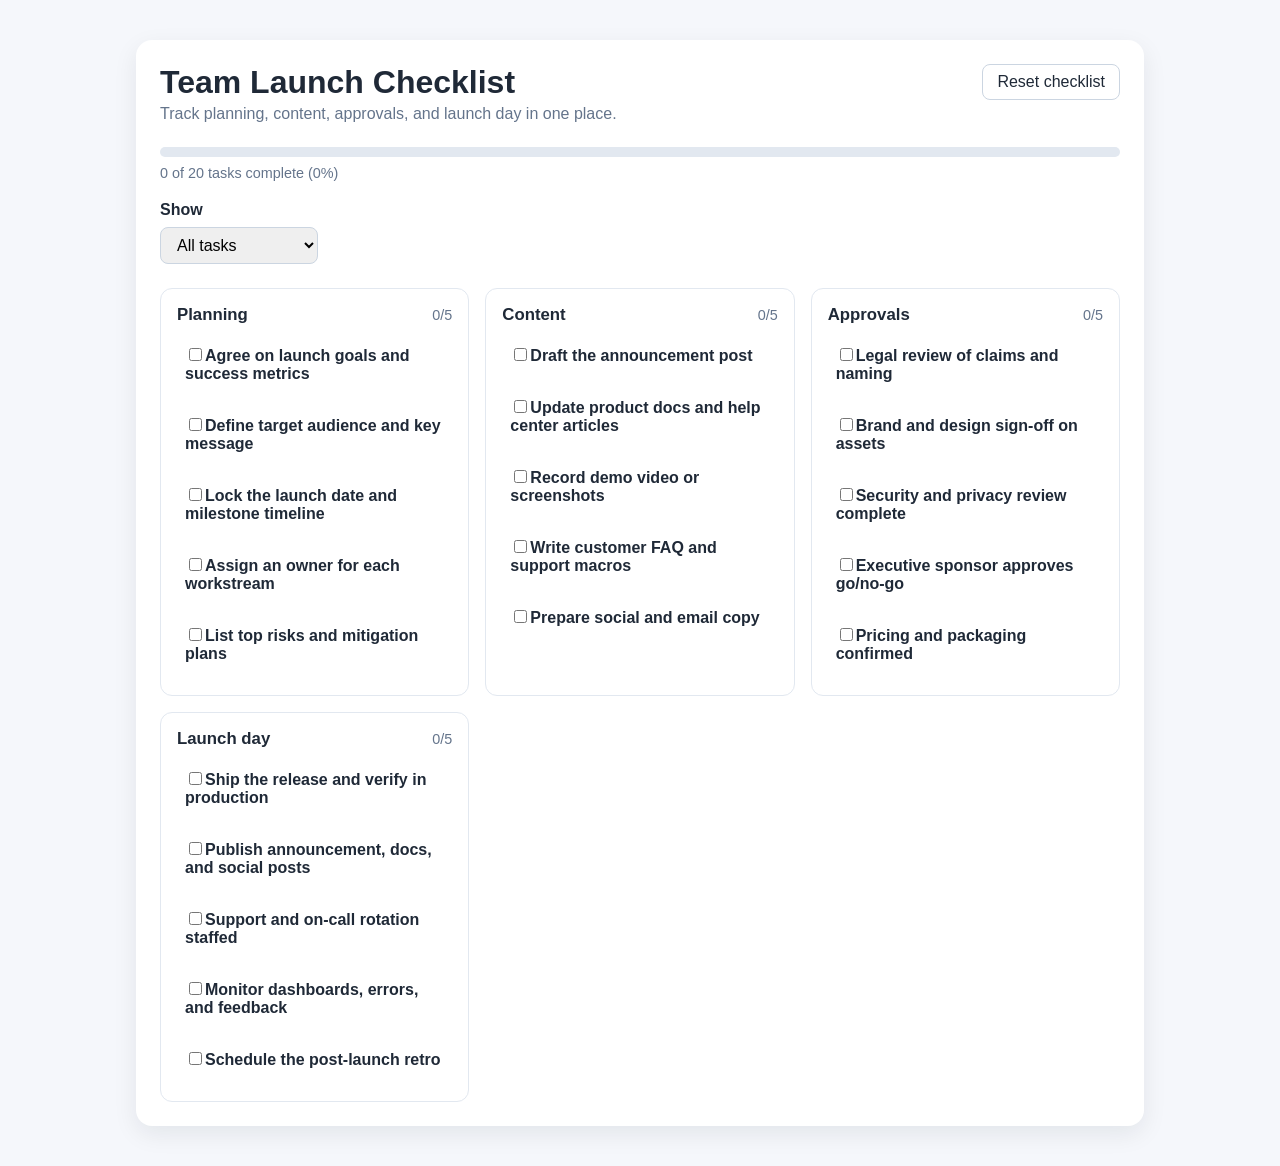
==== launch-checklist/index.html @ 7f9fbfaa "Add static team launch checklist app Four sections (planning, content, approvals, launch day) with p" ====
<!doctype html>
<html lang="en">
<head>
  <meta charset="utf-8">
  <meta name="viewport" content="width=device-width, initial-scale=1">
  <title>Team Launch Checklist</title>
  <link rel="stylesheet" href="styles.css">
</head>
<body>
  <main class="shell">
    <header class="header">
      <div>
        <h1>Team Launch Checklist</h1>
        <p class="subtitle">Track planning, content, approvals, and launch day in one place.</p>
      </div>
      <button id="resetButton" type="button" class="ghost-button">Reset checklist</button>
    </header>

    <section class="progress" aria-live="polite">
      <div class="progress-bar"><div id="progressFill" class="progress-fill"></div></div>
      <p id="progressLabel" class="meta progress-label"></p>
    </section>

    <div class="filters">
      <div class="filter">
        <label for="statusFilter">Show</label>
        <select id="statusFilter">
          <option value="all">All tasks</option>
          <option value="open">Open only</option>
          <option value="done">Completed only</option>
        </select>
      </div>
    </div>

    <div id="sections" class="sections"></div>
  </main>

  <script src="app.js"></script>
</body>
</html>
---- launch-checklist/styles.css ----
:root {
  --border: #e2e8f0;
  --muted: #64748b;
  --accent: #2563eb;
}

body {
  margin: 0;
  font-family: Segoe UI, Arial, sans-serif;
  background: #f5f7fb;
  color: #1f2937;
}

.shell {
  max-width: 960px;
  margin: 40px auto;
  padding: 24px;
  background: #fff;
  border-radius: 16px;
  box-shadow: 0 8px 24px rgba(15, 23, 42, 0.08);
}

.header {
  display: flex;
  flex-wrap: wrap;
  gap: 16px;
  align-items: flex-start;
  justify-content: space-between;
}

h1 {
  margin: 0 0 4px;
}

.subtitle,
.meta {
  color: var(--muted);
  margin: 0;
}

.meta {
  font-size: 0.9rem;
}

.ghost-button {
  padding: 8px 14px;
  border: 1px solid #cbd5e1;
  border-radius: 8px;
  background: #fff;
  color: #1f2937;
  font: inherit;
  cursor: pointer;
}

.ghost-button:hover {
  border-color: var(--accent);
  color: var(--accent);
}

.progress {
  margin-top: 24px;
}

.progress-bar {
  height: 10px;
  border-radius: 999px;
  background: #e2e8f0;
  overflow: hidden;
}

.progress-fill {
  height: 100%;
  width: 0;
  background: var(--accent);
  transition: width 160ms ease;
}

.progress-label {
  margin-top: 8px;
}

.filters {
  display: flex;
  flex-wrap: wrap;
  gap: 16px;
  margin-top: 20px;
}

label {
  display: block;
  margin-bottom: 8px;
  font-weight: 600;
}

select {
  padding: 8px 12px;
  border: 1px solid #cbd5e1;
  border-radius: 8px;
  font: inherit;
}

.sections {
  display: grid;
  grid-template-columns: repeat(auto-fit, minmax(280px, 1fr));
  gap: 16px;
  margin-top: 24px;
}

.section {
  border: 1px solid var(--border);
  border-radius: 12px;
  padding: 16px;
}

.section-header {
  display: flex;
  align-items: baseline;
  justify-content: space-between;
  gap: 8px;
  margin-bottom: 12px;
}

.section-header h2 {
  margin: 0;
  font-size: 1.05rem;
}

.tasks {
  list-style: none;
  margin: 0;
  padding: 0;
  display: grid;
  gap: 8px;
}

.task {
  display: flex;
  gap: 10px;
  align-items: flex-start;
  padding: 8px;
  border-radius: 8px;
}

.task:hover {
  background: #f8fafc;
}

.task input {
  margin-top: 3px;
}

.task.done span {
  text-decoration: line-through;
  color: var(--muted);
}

.empty {
  color: var(--muted);
  font-size: 0.9rem;
  margin: 0;
}
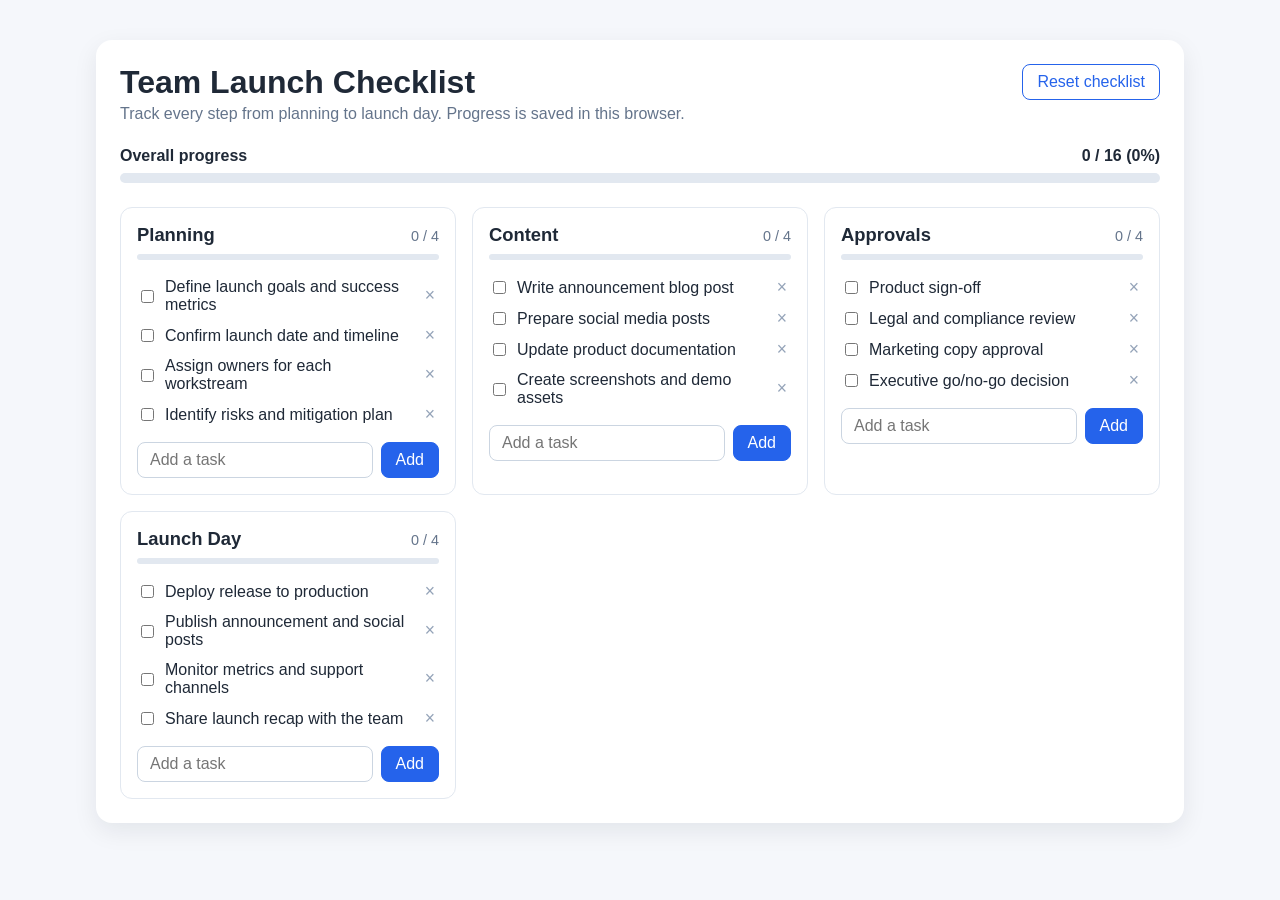
==== commit 2ad9fa3e: "Add static team launch checklist app Co-authored-by: Copilot App <223556219+Copilot@users.noreply.gi" ====
--- a/launch-checklist/index.html
+++ b/launch-checklist/index.html
@@ -11,30 +11,37 @@
     <header class="header">
       <div>
         <h1>Team Launch Checklist</h1>
-        <p class="subtitle">Track planning, content, approvals, and launch day in one place.</p>
+        <p class="subtitle">Track every step from planning to launch day. Progress is saved in this browser.</p>
       </div>
-      <button id="resetButton" type="button" class="ghost-button">Reset checklist</button>
+      <button id="resetButton" class="secondary" type="button">Reset checklist</button>
     </header>
 
-    <section class="progress" aria-live="polite">
-      <div class="progress-bar"><div id="progressFill" class="progress-fill"></div></div>
-      <p id="progressLabel" class="meta progress-label"></p>
+    <section class="overall" aria-label="Overall progress">
+      <div class="overall-label">
+        <span>Overall progress</span>
+        <span id="overallText">0 / 0</span>
+      </div>
+      <div class="bar"><div id="overallBar" class="bar-fill"></div></div>
     </section>
-
-    <div class="filters">
-      <div class="filter">
-        <label for="statusFilter">Show</label>
-        <select id="statusFilter">
-          <option value="all">All tasks</option>
-          <option value="open">Open only</option>
-          <option value="done">Completed only</option>
-        </select>
-      </div>
-    </div>
 
     <div id="sections" class="sections"></div>
   </main>
 
+  <template id="sectionTemplate">
+    <section class="section">
+      <div class="section-header">
+        <h2 class="section-title"></h2>
+        <span class="section-count"></span>
+      </div>
+      <div class="bar small"><div class="bar-fill"></div></div>
+      <ul class="items"></ul>
+      <form class="add-form">
+        <input class="add-input" type="text" placeholder="Add a task" aria-label="Add a task" required>
+        <button type="submit">Add</button>
+      </form>
+    </section>
+  </template>
+
   <script src="app.js"></script>
 </body>
 </html>
--- a/launch-checklist/styles.css
+++ b/launch-checklist/styles.css
@@ -1,9 +1,3 @@
-:root {
-  --border: #e2e8f0;
-  --muted: #64748b;
-  --accent: #2563eb;
-}
-
 body {
   margin: 0;
   font-family: Segoe UI, Arial, sans-serif;
@@ -12,91 +6,86 @@
 }
 
 .shell {
-  max-width: 960px;
+  max-width: 1040px;
   margin: 40px auto;
   padding: 24px;
-  background: #fff;
+  background: white;
   border-radius: 16px;
   box-shadow: 0 8px 24px rgba(15, 23, 42, 0.08);
 }
 
 .header {
   display: flex;
+  justify-content: space-between;
+  align-items: flex-start;
+  gap: 16px;
   flex-wrap: wrap;
-  gap: 16px;
-  align-items: flex-start;
-  justify-content: space-between;
 }
 
 h1 {
   margin: 0 0 4px;
 }
 
-.subtitle,
-.meta {
-  color: var(--muted);
+.subtitle {
   margin: 0;
+  color: #64748b;
 }
 
-.meta {
-  font-size: 0.9rem;
-}
-
-.ghost-button {
+button {
   padding: 8px 14px;
-  border: 1px solid #cbd5e1;
+  border: 1px solid #2563eb;
   border-radius: 8px;
-  background: #fff;
-  color: #1f2937;
+  background: #2563eb;
+  color: white;
   font: inherit;
   cursor: pointer;
 }
 
-.ghost-button:hover {
-  border-color: var(--accent);
-  color: var(--accent);
+button.secondary {
+  background: white;
+  color: #2563eb;
 }
 
-.progress {
+button.link {
+  padding: 0 4px;
+  border: none;
+  background: none;
+  color: #94a3b8;
+  font-size: 1.1rem;
+  line-height: 1;
+}
+
+button.link:hover {
+  color: #dc2626;
+}
+
+.overall {
   margin-top: 24px;
 }
 
-.progress-bar {
+.overall-label {
+  display: flex;
+  justify-content: space-between;
+  margin-bottom: 8px;
+  font-weight: 600;
+}
+
+.bar {
   height: 10px;
   border-radius: 999px;
   background: #e2e8f0;
   overflow: hidden;
 }
 
-.progress-fill {
-  height: 100%;
-  width: 0;
-  background: var(--accent);
-  transition: width 160ms ease;
+.bar.small {
+  height: 6px;
 }
 
-.progress-label {
-  margin-top: 8px;
-}
-
-.filters {
-  display: flex;
-  flex-wrap: wrap;
-  gap: 16px;
-  margin-top: 20px;
-}
-
-label {
-  display: block;
-  margin-bottom: 8px;
-  font-weight: 600;
-}
-
-select {
-  padding: 8px 12px;
-  border: 1px solid #cbd5e1;
-  border-radius: 8px;
-  font: inherit;
+.bar-fill {
+  width: 0;
+  height: 100%;
+  background: #22c55e;
+  transition: width 0.2s ease;
 }
 
 .sections {
@@ -107,55 +96,64 @@
 }
 
 .section {
-  border: 1px solid var(--border);
+  border: 1px solid #e2e8f0;
   border-radius: 12px;
   padding: 16px;
 }
 
 .section-header {
   display: flex;
+  justify-content: space-between;
   align-items: baseline;
-  justify-content: space-between;
-  gap: 8px;
-  margin-bottom: 12px;
+  margin-bottom: 8px;
 }
 
-.section-header h2 {
+.section-title {
   margin: 0;
-  font-size: 1.05rem;
+  font-size: 1.15rem;
 }
 
-.tasks {
+.section-count {
+  color: #64748b;
+  font-size: 0.9rem;
+}
+
+.items {
   list-style: none;
-  margin: 0;
+  margin: 12px 0;
   padding: 0;
-  display: grid;
+}
+
+.item {
+  display: flex;
+  align-items: center;
+  gap: 8px;
+  padding: 6px 0;
+}
+
+.item label {
+  flex: 1;
+  display: flex;
+  align-items: center;
+  gap: 8px;
+  cursor: pointer;
+}
+
+.item.done label span {
+  color: #94a3b8;
+  text-decoration: line-through;
+}
+
+.add-form {
+  display: flex;
   gap: 8px;
 }
 
-.task {
-  display: flex;
-  gap: 10px;
-  align-items: flex-start;
-  padding: 8px;
+.add-input {
+  flex: 1;
+  min-width: 0;
+  padding: 8px 12px;
+  border: 1px solid #cbd5e1;
   border-radius: 8px;
+  font: inherit;
 }
-
-.task:hover {
-  background: #f8fafc;
-}
-
-.task input {
-  margin-top: 3px;
-}
-
-.task.done span {
-  text-decoration: line-through;
-  color: var(--muted);
-}
-
-.empty {
-  color: var(--muted);
-  font-size: 0.9rem;
-  margin: 0;
-}
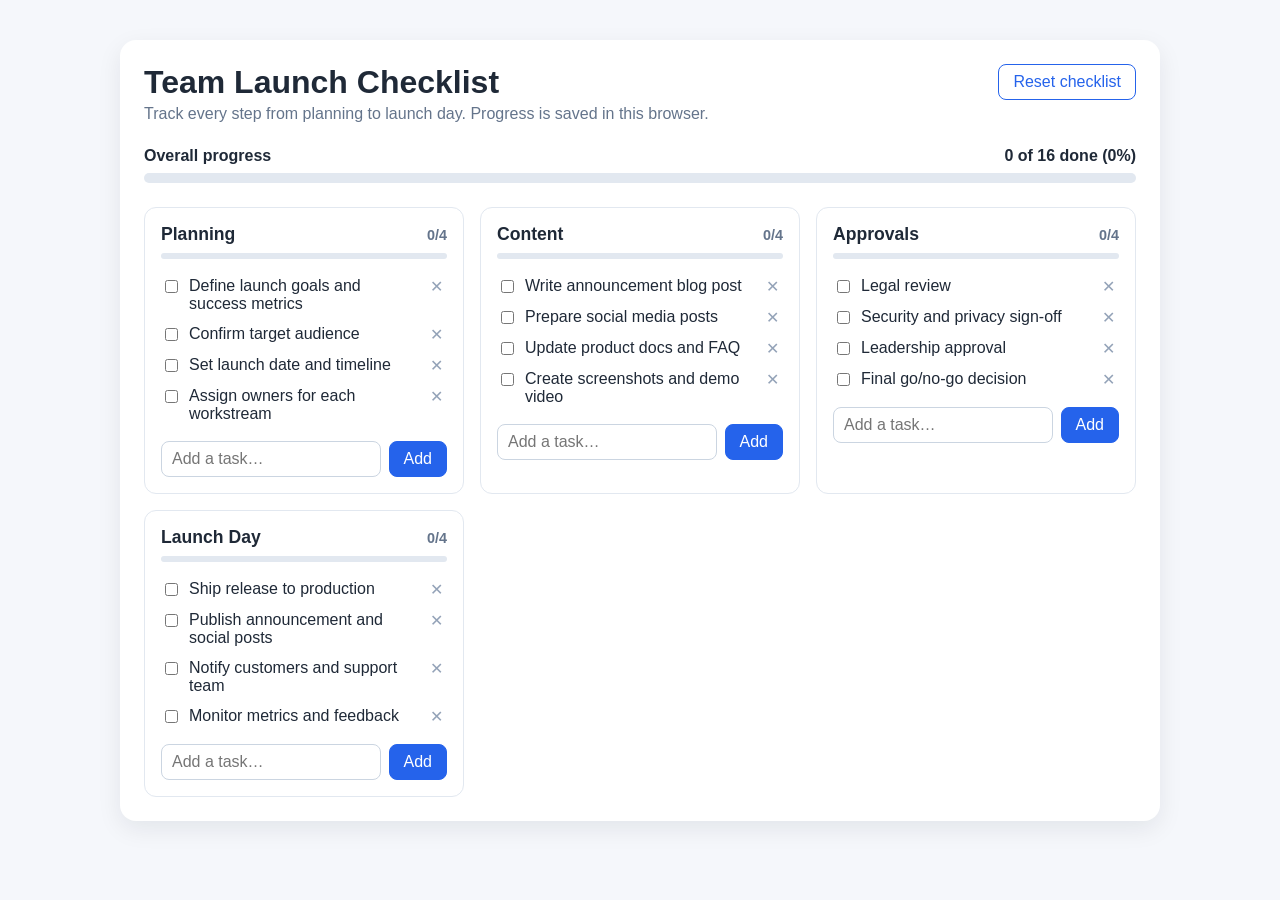
==== commit 8326725f: "Add static team launch checklist app Co-authored-by: Copilot App <223556219+Copilot@users.noreply.gi" ====
--- a/launch-checklist/index.html
+++ b/launch-checklist/index.html
@@ -19,29 +19,13 @@
     <section class="overall" aria-label="Overall progress">
       <div class="overall-label">
         <span>Overall progress</span>
-        <span id="overallText">0 / 0</span>
+        <span id="overallText">0 of 0 done</span>
       </div>
       <div class="bar"><div id="overallBar" class="bar-fill"></div></div>
     </section>
 
     <div id="sections" class="sections"></div>
   </main>
-
-  <template id="sectionTemplate">
-    <section class="section">
-      <div class="section-header">
-        <h2 class="section-title"></h2>
-        <span class="section-count"></span>
-      </div>
-      <div class="bar small"><div class="bar-fill"></div></div>
-      <ul class="items"></ul>
-      <form class="add-form">
-        <input class="add-input" type="text" placeholder="Add a task" aria-label="Add a task" required>
-        <button type="submit">Add</button>
-      </form>
-    </section>
-  </template>
-
   <script src="app.js"></script>
 </body>
 </html>
--- a/launch-checklist/styles.css
+++ b/launch-checklist/styles.css
@@ -1,6 +1,10 @@
+* {
+  box-sizing: border-box;
+}
+
 body {
   margin: 0;
-  font-family: Segoe UI, Arial, sans-serif;
+  font-family: "Segoe UI", Arial, sans-serif;
   background: #f5f7fb;
   color: #1f2937;
 }
@@ -9,17 +13,17 @@
   max-width: 1040px;
   margin: 40px auto;
   padding: 24px;
-  background: white;
+  background: #fff;
   border-radius: 16px;
   box-shadow: 0 8px 24px rgba(15, 23, 42, 0.08);
 }
 
 .header {
   display: flex;
+  flex-wrap: wrap;
   justify-content: space-between;
   align-items: flex-start;
   gap: 16px;
-  flex-wrap: wrap;
 }
 
 h1 {
@@ -32,27 +36,25 @@
 }
 
 button {
+  font: inherit;
   padding: 8px 14px;
+  border-radius: 8px;
   border: 1px solid #2563eb;
-  border-radius: 8px;
   background: #2563eb;
-  color: white;
-  font: inherit;
+  color: #fff;
   cursor: pointer;
 }
 
 button.secondary {
-  background: white;
+  background: #fff;
   color: #2563eb;
 }
 
 button.link {
-  padding: 0 4px;
   border: none;
   background: none;
   color: #94a3b8;
-  font-size: 1.1rem;
-  line-height: 1;
+  padding: 0 4px;
 }
 
 button.link:hover {
@@ -60,39 +62,36 @@
 }
 
 .overall {
-  margin-top: 24px;
+  margin: 24px 0;
 }
 
-.overall-label {
+.overall-label,
+.section-header {
   display: flex;
   justify-content: space-between;
+  align-items: baseline;
   margin-bottom: 8px;
   font-weight: 600;
 }
 
 .bar {
   height: 10px;
+  background: #e2e8f0;
   border-radius: 999px;
-  background: #e2e8f0;
   overflow: hidden;
 }
 
-.bar.small {
-  height: 6px;
-}
-
 .bar-fill {
+  height: 100%;
   width: 0;
-  height: 100%;
   background: #22c55e;
   transition: width 0.2s ease;
 }
 
 .sections {
   display: grid;
-  grid-template-columns: repeat(auto-fit, minmax(280px, 1fr));
+  grid-template-columns: repeat(auto-fit, minmax(260px, 1fr));
   gap: 16px;
-  margin-top: 24px;
 }
 
 .section {
@@ -101,45 +100,40 @@
   padding: 16px;
 }
 
-.section-header {
-  display: flex;
-  justify-content: space-between;
-  align-items: baseline;
-  margin-bottom: 8px;
+.section h2 {
+  margin: 0;
+  font-size: 1.1rem;
 }
 
-.section-title {
-  margin: 0;
-  font-size: 1.15rem;
-}
-
-.section-count {
+.count {
   color: #64748b;
   font-size: 0.9rem;
 }
 
-.items {
+.section .bar {
+  height: 6px;
+  margin-bottom: 12px;
+}
+
+ul {
   list-style: none;
-  margin: 12px 0;
+  margin: 0 0 12px;
   padding: 0;
 }
 
-.item {
+li {
   display: flex;
-  align-items: center;
+  align-items: flex-start;
   gap: 8px;
   padding: 6px 0;
 }
 
-.item label {
+li label {
   flex: 1;
-  display: flex;
-  align-items: center;
-  gap: 8px;
   cursor: pointer;
 }
 
-.item.done label span {
+li.done label {
   color: #94a3b8;
   text-decoration: line-through;
 }
@@ -149,11 +143,11 @@
   gap: 8px;
 }
 
-.add-input {
+.add-form input {
   flex: 1;
   min-width: 0;
-  padding: 8px 12px;
+  font: inherit;
+  padding: 6px 10px;
   border: 1px solid #cbd5e1;
   border-radius: 8px;
-  font: inherit;
 }
